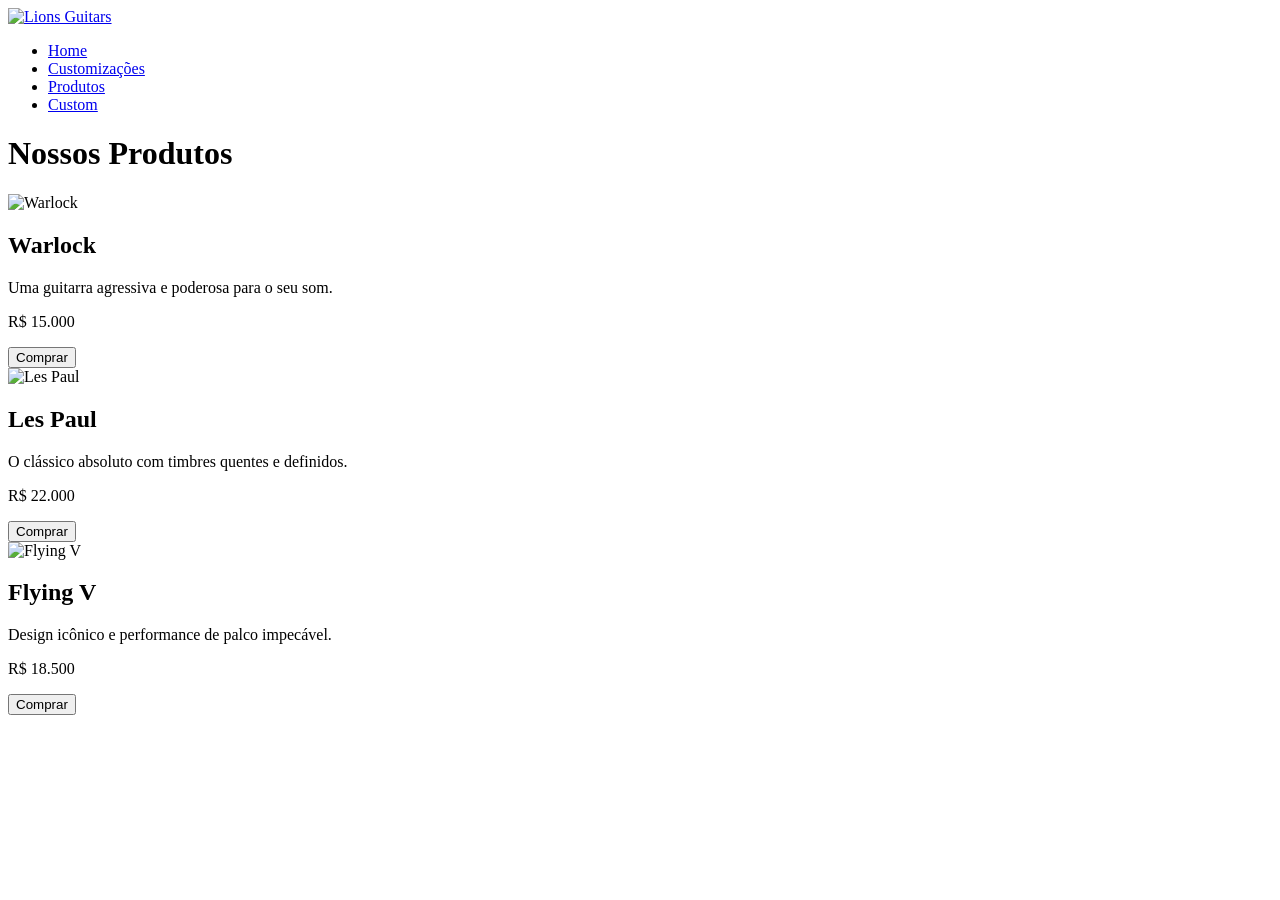
==== html/loja.html @ 8df2abe0 "Atualizei o projeto" ====
<!DOCTYPE html>
<html lang="pt-br">
 
<head>
    <meta charset="UTF-8">
    <title> Loja</title>
    <link rel="stylesheet" href=".../css/loja.css">
</head>
 
<body>
 
    <header class="navbar">
        <div class="logo">
            <a href="#">
                <img src="../img/Gemini_Generated_Image_kw99mhkw99mhkw99-removebg-preview.png" alt="Lions Guitars"
                    class="logo-img">
            </a>
        </div>
 
        <nav>
            <ul class="nav-links">
                <li><a href="../html/index.html">Home</a></li>
                <li><a href="../html/NossasCustomizacoes.html">Customizações</a></li>
                <li><a href="../html/loja.html">Produtos</a></li>
                <li><a href="../html/texte.html">Custom</a></li>
            </ul>
        </nav>
    </header>
 
    <main class="main-content">
        <h1 class="testep">Nossos Produtos</h1>
 
        <div class="container">
            <div class="card">
                <div class="img-wrapper">
                    <img src="../img/WarlockGuitar.png" alt="Warlock">
                </div>
                <div class="info">
                    <h2>Warlock</h2>
                    <p class="descricao">Uma guitarra agressiva e poderosa para o seu som.</p>
                    <p class="preco">R$ 15.000</p>
                    <button class="btn" onclick="comprar()">Comprar</button>
                </div>
            </div>
 
            <div class="card">
                <div class="img-wrapper">
                    <img src="../img/LesPaulSlash.png" alt="Les Paul">
                </div>
                <div class="info">
                    <h2>Les Paul</h2>
                    <p class="descricao">O clássico absoluto com timbres quentes e definidos.</p>
                    <p class="preco">R$ 22.000</p>
                    <button class="btn" onclick="comprar()">Comprar</button>
                </div>
            </div>
 
            <div class="card">
                <div class="img-wrapper">
                    <img src="../img/FlynigVBlack.png" alt="Flying V">
                </div>
                <div class="info">
                    <h2>Flying V</h2>
                    <p class="descricao">Design icônico e performance de palco impecável.</p>
                    <p class="preco">R$ 18.500</p>
                    <button class="btn" onclick="comprar()">Comprar</button>
                </div>
            </div>
        </div>
    </main>
 
 
 <script>
        function comprar() {
            alert("Produto adicionado ao carrinho!");
        }
    </script>
 
</body>
 
</html>
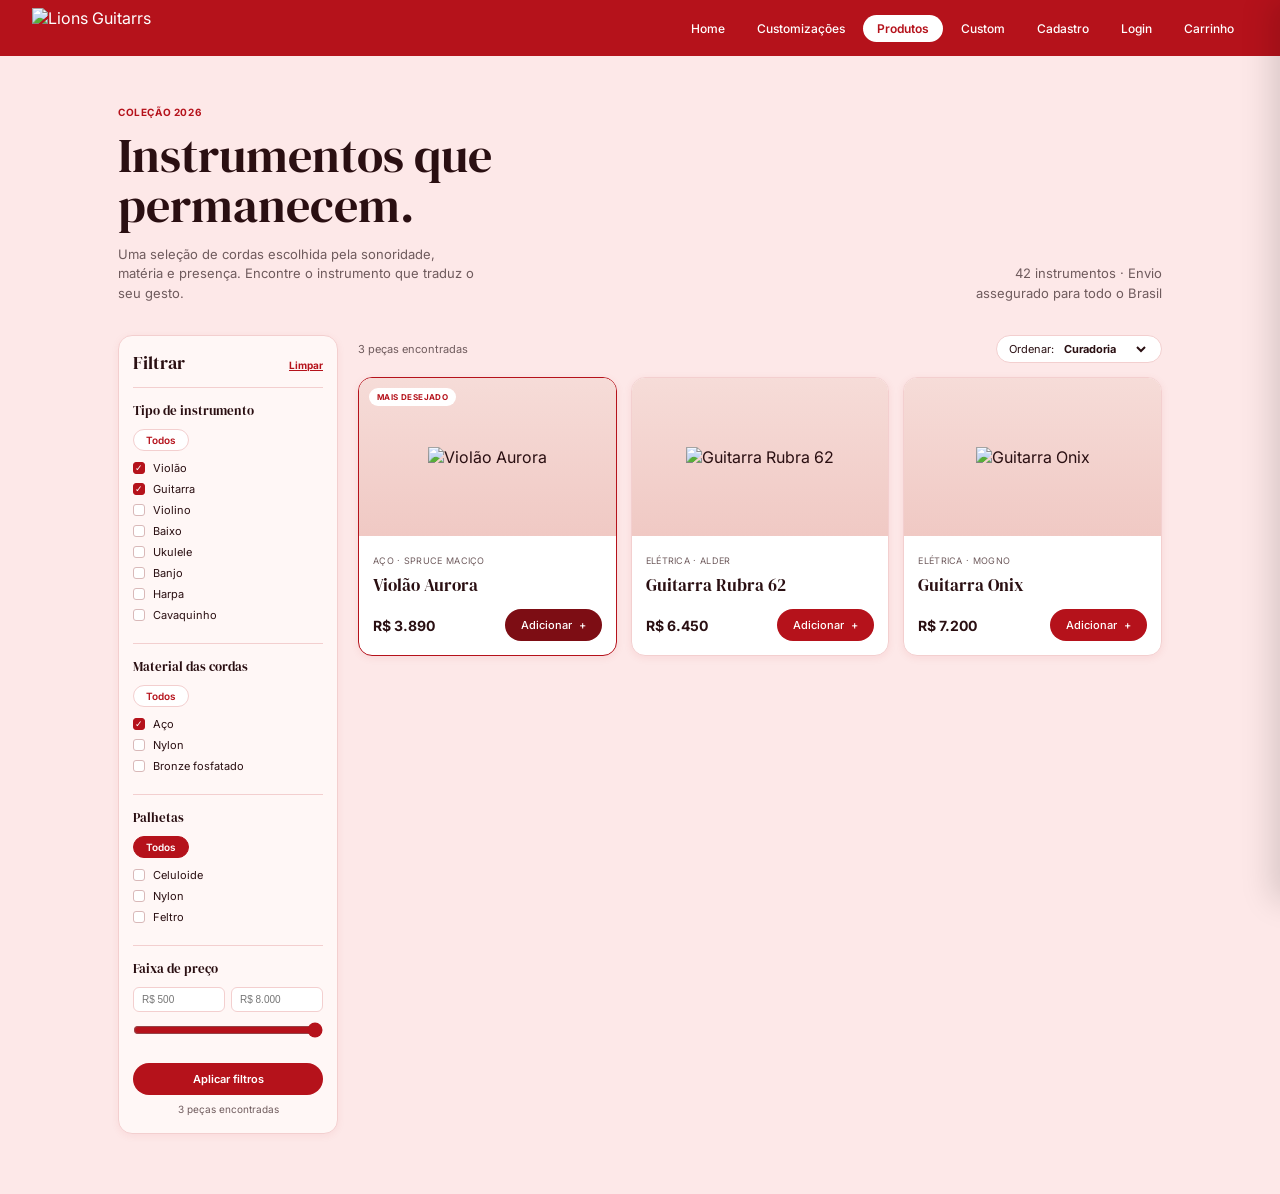
==== commit 01567aa1: "final do css e alguns html" ====
--- a/html/loja.html
+++ b/html/loja.html
@@ -1,81 +1,202 @@
 <!DOCTYPE html>
-<html lang="pt-br">
- 
+<html lang="pt-BR">
 <head>
     <meta charset="UTF-8">
-    <title> Loja</title>
-    <link rel="stylesheet" href=".../css/loja.css">
+    <meta name="viewport" content="width=device-width, initial-scale=1.0">
+    <title>Style Guitar – Produtos</title>
+    <link rel="stylesheet" href="../css/base.css">
+    <link rel="stylesheet" href="../css/loja.css">
 </head>
- 
 <body>
- 
+
     <header class="navbar">
         <div class="logo">
-            <a href="#">
-                <img src="../img/Gemini_Generated_Image_kw99mhkw99mhkw99-removebg-preview.png" alt="Lions Guitars"
-                    class="logo-img">
+            <a href="index.html">
+                <img src="../img/Gemini_Generated_Image_kw99mhkw99mhkw99-removebg-preview.png" alt="Lions Guitarrs" class="logo-img">
             </a>
         </div>
- 
+
         <nav>
             <ul class="nav-links">
-                <li><a href="../html/index.html">Home</a></li>
-                <li><a href="../html/NossasCustomizacoes.html">Customizações</a></li>
-                <li><a href="../html/loja.html">Produtos</a></li>
-                <li><a href="../html/texte.html">Custom</a></li>
+                <li><a href="index.html">Home</a></li>
+                <li><a href="NossasCustomizacoes.html">Customizações</a></li>
+                <li><a href="loja.html" class="active">Produtos</a></li>
+                <li><a href="texte.html">Custom</a></li>
+                <li><a href="cadastro.html">Cadastro</a></li>
+                <li><a href="login.html">Login</a></li>
+                <li><a href="carrinho.html" id="abrirCarrinho">Carrinho <span id="cartCount" class="cart-count">0</span></a></li>
             </ul>
         </nav>
     </header>
- 
+
     <main class="main-content">
-        <h1 class="testep">Nossos Produtos</h1>
- 
-        <div class="container">
-            <div class="card">
-                <div class="img-wrapper">
-                    <img src="../img/WarlockGuitar.png" alt="Warlock">
-                </div>
-                <div class="info">
-                    <h2>Warlock</h2>
-                    <p class="descricao">Uma guitarra agressiva e poderosa para o seu som.</p>
-                    <p class="preco">R$ 15.000</p>
-                    <button class="btn" onclick="comprar()">Comprar</button>
-                </div>
+
+        <section class="hero">
+            <div class="hero-text">
+                <span class="eyebrow">Coleção 2026</span>
+                <h1>Instrumentos que permanecem.</h1>
+                <p>Uma seleção de cordas escolhida pela sonoridade, matéria e presença.
+                   Encontre o instrumento que traduz o seu gesto.</p>
             </div>
- 
-            <div class="card">
-                <div class="img-wrapper">
-                    <img src="../img/LesPaulSlash.png" alt="Les Paul">
-                </div>
-                <div class="info">
-                    <h2>Les Paul</h2>
-                    <p class="descricao">O clássico absoluto com timbres quentes e definidos.</p>
-                    <p class="preco">R$ 22.000</p>
-                    <button class="btn" onclick="comprar()">Comprar</button>
-                </div>
-            </div>
- 
-            <div class="card">
-                <div class="img-wrapper">
-                    <img src="../img/FlynigVBlack.png" alt="Flying V">
-                </div>
-                <div class="info">
-                    <h2>Flying V</h2>
-                    <p class="descricao">Design icônico e performance de palco impecável.</p>
-                    <p class="preco">R$ 18.500</p>
-                    <button class="btn" onclick="comprar()">Comprar</button>
-                </div>
-            </div>
+            <p class="hero-meta">42 instrumentos · Envio<br>assegurado para todo o Brasil</p>
+        </section>
+
+        <div class="layout">
+
+            <!-- FILTRO -->
+            <aside class="filtro">
+                <div class="topo">
+                    <h2>Filtrar</h2>
+                    <button id="limpar" type="button">Limpar</button>
+                </div>
+
+                <div class="grupo">
+                    <h3>Tipo de instrumento</h3>
+                    <button type="button" class="todos" data-grupo="0">Todos</button>
+                    <label><input type="checkbox" value="Violão" checked> Violão</label>
+                    <label><input type="checkbox" value="Guitarra" checked> Guitarra</label>
+                    <label><input type="checkbox" value="Violino"> Violino</label>
+                    <label><input type="checkbox" value="Baixo"> Baixo</label>
+                    <label><input type="checkbox" value="Ukulele"> Ukulele</label>
+                    <label><input type="checkbox" value="Banjo"> Banjo</label>
+                    <label><input type="checkbox" value="Harpa"> Harpa</label>
+                    <label><input type="checkbox" value="Cavaquinho"> Cavaquinho</label>
+                </div>
+
+                <div class="grupo">
+                    <h3>Material das cordas</h3>
+                    <button type="button" class="todos" data-grupo="1">Todos</button>
+                    <label><input type="checkbox" value="Aço" checked> Aço</label>
+                    <label><input type="checkbox" value="Nylon"> Nylon</label>
+                    <label><input type="checkbox" value="Bronze fosfatado"> Bronze fosfatado</label>
+                </div>
+
+                <div class="grupo">
+                    <h3>Palhetas</h3>
+                    <button type="button" class="todos" data-grupo="2">Todos</button>
+                    <label><input type="checkbox" value="Celuloide"> Celuloide</label>
+                    <label><input type="checkbox" value="Nylon"> Nylon</label>
+                    <label><input type="checkbox" value="Feltro"> Feltro</label>
+                </div>
+
+                <div class="grupo">
+                    <h3>Faixa de preço</h3>
+                    <div class="precos">
+                        <input type="number" id="minimo" placeholder="R$ 500" min="0">
+                        <input type="number" id="maximo" placeholder="R$ 8.000" min="0">
+                    </div>
+                    <input type="range" id="precoRange" min="0" max="8000" value="500">
+                </div>
+
+                <button id="aplicar" type="button">Aplicar filtros</button>
+                <p id="resultado"></p>
+            </aside>
+
+            <!-- PRODUTOS (o script.js monta os cards a partir da lista de produtos) -->
+            <section class="produtos">
+                <div class="produtos-topo">
+                    <span class="contagem" id="contagem">6 peças encontradas</span>
+                    <label class="ordenar">Ordenar:
+                        <select id="ordenar">
+                            <option value="curadoria">Curadoria</option>
+                            <option value="menor">Menor preço</option>
+                            <option value="maior">Maior preço</option>
+                            <option value="nome">Nome (A–Z)</option>
+                        </select>
+                    </label>
+                </div>
+
+                <div class="container">
+                    <div class="card destaque">
+                        <div class="img-wrapper">
+                            <span class="badge">Mais desejado</span>
+                            <img src="../img/WarlockGuitar.png" alt="Warlock">
+                        </div>
+                        <div class="info">
+                            <span class="meta">Elétrica · Alder</span>
+                            <h2>Warlock</h2>
+                            <div class="rodape">
+                                <p class="preco">R$ 15.000</p>
+                                <button class="btn" type="button">Adicionar <span>+</span></button>
+                            </div>
+                        </div>
+                    </div>
+
+                    <div class="card">
+                        <div class="img-wrapper">
+                            <img src="../img/LesPaulSlash.png" alt="Les Paul">
+                        </div>
+                        <div class="info">
+                            <span class="meta">Elétrica · Mogno</span>
+                            <h2>Les Paul</h2>
+                            <div class="rodape">
+                                <p class="preco">R$ 22.000</p>
+                                <button class="btn" type="button">Adicionar <span>+</span></button>
+                            </div>
+                        </div>
+                    </div>
+
+                    <div class="card">
+                        <div class="img-wrapper">
+                            <img src="../img/FlynigVBlack.png" alt="Flying V">
+                        </div>
+                        <div class="info">
+                            <span class="meta">Elétrica · Ash</span>
+                            <h2>Flying V</h2>
+                            <div class="rodape">
+                                <p class="preco">R$ 18.500</p>
+                                <button class="btn" type="button">Adicionar <span>+</span></button>
+                            </div>
+                        </div>
+                    </div>
+
+                    <div class="card">
+                        <div class="img-wrapper">
+                            <span class="badge">Edição limitada</span>
+                            <img src="../img/WarlockGuitar.png" alt="Warlock">
+                        </div>
+                        <div class="info">
+                            <span class="meta">Elétrica · Alder</span>
+                            <h2>Warlock</h2>
+                            <div class="rodape">
+                                <p class="preco">R$ 15.000</p>
+                                <button class="btn" type="button">Adicionar <span>+</span></button>
+                            </div>
+                        </div>
+                    </div>
+
+                    <div class="card">
+                        <div class="img-wrapper">
+                            <img src="../img/LesPaulSlash.png" alt="Les Paul">
+                        </div>
+                        <div class="info">
+                            <span class="meta">Elétrica · Mogno</span>
+                            <h2>Les Paul</h2>
+                            <div class="rodape">
+                                <p class="preco">R$ 22.000</p>
+                                <button class="btn" type="button">Adicionar <span>+</span></button>
+                            </div>
+                        </div>
+                    </div>
+
+                    <div class="card">
+                        <div class="img-wrapper">
+                            <img src="../img/FlynigVBlack.png" alt="Flying V">
+                        </div>
+                        <div class="info">
+                            <span class="meta">Elétrica · Ash</span>
+                            <h2>Flying V</h2>
+                            <div class="rodape">
+                                <p class="preco">R$ 18.500</p>
+                                <button class="btn" type="button">Adicionar <span>+</span></button>
+                            </div>
+                        </div>
+                    </div>
+                </div>
+            </section>
         </div>
     </main>
- 
- 
- <script>
-        function comprar() {
-            alert("Produto adicionado ao carrinho!");
-        }
-    </script>
- 
+    <script src="../js/comum.js"></script>
+    <script src="../js/script.js"></script>
 </body>
- 
-</html>+</html>
--- a/css/base.css
+++ b/css/base.css
@@ -0,0 +1,168 @@
+/* ==========================================================
+   BASE – usado em TODAS as páginas (carregue antes do css da página)
+   <link rel="stylesheet" href="../css/base.css">
+   Contém: cores, reset, menu, botões, formulários, aviso e modal
+   ========================================================== */
+@import url('https://fonts.googleapis.com/css2?family=DM+Serif+Display&family=Inter:wght@400;500;600;700&display=swap');
+
+:root {
+    --red: #b5121b;
+    --red-dark: #7d0d14;
+    --bg: #fde8e8;
+    --surface: #fff7f6;
+    --card: #fff;
+    --ink: #2a0f12;
+    --muted: #6f5b5d;
+    --line: #f3cfcf;
+    --ok: #1f7a3d;
+    --font-title: 'DM Serif Display', Georgia, serif;
+    --font-body: 'Inter', Arial, sans-serif;
+    --radius: 14px;
+    --shadow: 0 2px 8px rgba(181, 18, 27, .07);
+}
+
+* { box-sizing: border-box; margin: 0; padding: 0; }
+
+body {
+    font-family: var(--font-body);
+    background: var(--bg);
+    color: var(--ink);
+    min-height: 100vh;
+}
+
+a { text-decoration: none; color: inherit; }
+ul { list-style: none; }
+img { max-width: 100%; display: block; }
+button { font-family: inherit; cursor: pointer; }
+[hidden] { display: none !important; }
+
+/* ===== MENU ===== */
+.navbar {
+    background: var(--red);
+    color: #fff;
+    display: flex;
+    align-items: center;
+    justify-content: space-between;
+    gap: 16px;
+    padding: 0 32px;
+    height: 56px;
+    position: sticky; top: 0; z-index: 50;
+}
+
+.logo { display: flex; align-items: center; gap: 8px; }
+.logo-img { height: 40px; width: auto; }
+
+.nav-links { display: flex; align-items: center; gap: 4px; flex-wrap: wrap; }
+
+.nav-links a {
+    display: flex; align-items: center;
+    padding: 6px 14px;
+    border-radius: 999px;
+    font-size: 12px;
+    font-weight: 500;
+    transition: background .2s;
+}
+.nav-links a:hover { background: rgba(255, 255, 255, .18); }
+.nav-links a.active { background: #fff; color: var(--red); font-weight: 600; }
+
+.cart-badge, .cart-count {
+    display: none;
+    margin-left: 6px;
+    min-width: 16px; height: 16px;
+    padding: 0 5px;
+    border-radius: 999px;
+    background: #fff; color: var(--red);
+    font-size: 10px; font-weight: 700;
+    line-height: 16px; text-align: center;
+}
+.cart-badge.visivel, .cart-count.visivel { display: inline-block; }
+.nav-links a.active .cart-badge,
+.nav-links a.active .cart-count { background: var(--red); color: #fff; }
+
+/* ===== CONTEÚDO ===== */
+.main-content { max-width: 1100px; margin: 0 auto; padding: 24px 28px 60px; }
+
+.eyebrow {
+    font-size: 10px; font-weight: 700;
+    letter-spacing: .6px; text-transform: uppercase;
+    color: var(--red);
+}
+
+h1, h2, h3 { font-family: var(--font-title); font-weight: 400; }
+
+/* ===== BOTÕES ===== */
+.btn {
+    display: inline-block;
+    background: var(--red); color: #fff;
+    border: none; border-radius: 999px;
+    padding: 10px 18px;
+    font-size: 12px; font-weight: 600;
+    text-align: center;
+    transition: background .2s, transform .1s;
+}
+.btn:hover:not(:disabled) { background: var(--red-dark); }
+.btn:active:not(:disabled) { transform: scale(.98); }
+.btn:disabled { background: #d9b9b9; cursor: not-allowed; }
+.btn.added { background: var(--ok) !important; }
+.btn-grande { width: 100%; padding: 14px; font-size: 14px; }
+.btn-claro { background: #fff; color: var(--red); border: 1px solid var(--line); }
+.btn-claro:hover:not(:disabled) { background: var(--bg); }
+
+/* ===== FORMULÁRIOS ===== */
+.campo { display: flex; flex-direction: column; gap: 6px; margin-bottom: 16px; }
+.campo label { font-size: 12px; font-weight: 600; }
+
+.campo input,
+.campo select,
+.campo textarea {
+    width: 100%;
+    border: 1px solid var(--line);
+    border-radius: 10px;
+    background: #fff;
+    padding: 11px 14px;
+    font-family: inherit; font-size: 13px;
+    color: var(--ink);
+    outline: none;
+    transition: border-color .2s, box-shadow .2s;
+}
+.campo input:focus,
+.campo select:focus,
+.campo textarea:focus { border-color: var(--red); box-shadow: 0 0 0 3px rgba(181, 18, 27, .12); }
+
+.campo.erro input, .campo.erro select { border-color: var(--red); }
+.campo.ok input { border-color: var(--ok); }
+.campo-msg { min-height: 14px; font-size: 11px; color: var(--red); }
+.campo.ok .campo-msg { color: var(--ok); }
+
+/* ===== AVISO (toast) ===== */
+.toast {
+    position: fixed; left: 50%; bottom: 24px;
+    transform: translate(-50%, 20px);
+    display: flex; align-items: center; gap: 14px;
+    background: var(--ink); color: #fff;
+    padding: 12px 20px; border-radius: 999px;
+    font-size: 12px; font-weight: 500;
+    opacity: 0; pointer-events: none;
+    transition: all .3s;
+    z-index: 110;
+}
+.toast.visivel { opacity: 1; transform: translate(-50%, 0); pointer-events: auto; }
+.toast button {
+    background: none; border: none;
+    color: #ff9ea3; font-weight: 700; font-size: 12px;
+    text-decoration: underline;
+}
+
+/* ===== ANIMAÇÃO PADRÃO ===== */
+@keyframes entrar {
+    from { opacity: 0; transform: translateY(10px); }
+    to   { opacity: 1; transform: translateY(0); }
+}
+
+/* ===== RESPONSIVO (menu) ===== */
+@media (max-width: 620px) {
+    .navbar { padding: 8px 14px; height: auto; flex-wrap: wrap; justify-content: center; }
+    .nav-links { justify-content: center; }
+    .nav-links a { padding: 5px 9px; font-size: 11px; }
+    .main-content { padding: 20px 14px 40px; }
+}
--- a/css/loja.css
+++ b/css/loja.css
@@ -0,0 +1,219 @@
+/* ==========================================================
+   LOJA (Produtos) – css/loja.css
+   Catálogo com filtro lateral, ordenação, cards e gaveta do carrinho.
+   Combina com o html/script.js da loja (ids: limpar, aplicar, minimo,
+   maximo, precoRange, resultado, contagem, ordenar, abrirCarrinho, cartCount)
+   ========================================================== */
+
+/* ===== HERO ===== */
+.hero {
+    display: flex; justify-content: space-between; align-items: flex-end;
+    gap: 24px; margin: 20px 0 32px;
+}
+.hero h1 { font-size: 48px; line-height: 1.05; max-width: 380px; margin: 10px 0 14px; }
+.hero p { font-size: 13px; color: var(--muted); max-width: 360px; line-height: 1.5; }
+.hero-meta { text-align: right; font-size: 11px; color: var(--muted); line-height: 1.5; }
+
+/* ===== LAYOUT ===== */
+.layout { display: grid; grid-template-columns: 220px 1fr; gap: 20px; align-items: start; }
+
+/* ===== FILTRO ===== */
+.filtro {
+    background: var(--surface);
+    border: 1px solid var(--line);
+    border-radius: var(--radius);
+    padding: 14px 14px 18px;
+    font-size: 11px;
+    box-shadow: 0 2px 8px rgba(181, 18, 27, .06);
+    position: sticky; top: 72px;
+}
+
+.filtro .topo {
+    display: flex; justify-content: space-between; align-items: baseline;
+    padding-bottom: 12px; border-bottom: 1px solid var(--line);
+}
+.filtro h2 { font-size: 18px; }
+.filtro #limpar {
+    background: none; border: none;
+    color: var(--red); font-weight: 700; font-size: 10px; text-decoration: underline;
+}
+
+.grupo { padding: 14px 0; border-bottom: 1px solid var(--line); }
+.grupo:last-of-type { border-bottom: none; }
+.grupo h3 { font-size: 13px; margin-bottom: 10px; }
+
+.grupo label {
+    display: flex; align-items: center; gap: 8px;
+    margin-bottom: 7px; cursor: pointer;
+}
+
+.grupo input[type="checkbox"] {
+    appearance: none;
+    width: 12px; height: 12px;
+    border: 1px solid #d9b9b9; border-radius: 3px;
+    background: #fff;
+    display: grid; place-items: center;
+    flex-shrink: 0;
+}
+.grupo input[type="checkbox"]:checked { background: var(--red); border-color: var(--red); }
+.grupo input[type="checkbox"]:checked::after { content: "✓"; color: #fff; font-size: 9px; line-height: 1; }
+
+.todos {
+    display: inline-block; margin-bottom: 10px;
+    padding: 4px 12px; border-radius: 999px;
+    border: 1px solid var(--line); background: #fff; color: var(--red);
+    font-size: 10px; font-weight: 600;
+    transition: all .2s;
+}
+.todos:hover { border-color: var(--red); }
+.todos.ativo { background: var(--red); border-color: var(--red); color: #fff; }
+
+.precos { display: flex; gap: 6px; margin-bottom: 10px; }
+.precos input {
+    width: 100%;
+    border: 1px solid var(--line); border-radius: 6px;
+    padding: 6px 8px; font-size: 10px; background: #fff;
+}
+#precoRange { width: 100%; accent-color: var(--red); }
+
+#aplicar {
+    width: 100%; margin-top: 8px;
+    background: var(--red); color: #fff;
+    border: none; border-radius: 999px;
+    padding: 9px; font-size: 11px; font-weight: 600;
+}
+#aplicar:hover { background: var(--red-dark); }
+#resultado { margin-top: 8px; font-size: 10px; color: var(--muted); text-align: center; }
+
+/* ===== PRODUTOS ===== */
+.produtos-topo {
+    display: flex; justify-content: space-between; align-items: center;
+    margin-bottom: 14px; font-size: 11px; color: var(--muted);
+}
+.ordenar {
+    display: flex; align-items: center; gap: 6px;
+    background: #fff; border: 1px solid var(--line);
+    border-radius: 999px; padding: 5px 12px; color: var(--ink);
+}
+.ordenar select {
+    border: none; background: transparent;
+    font: inherit; font-weight: 700; color: var(--ink);
+    cursor: pointer; outline: none;
+}
+
+.container { display: grid; grid-template-columns: repeat(3, 1fr); gap: 14px; }
+
+.card {
+    background: var(--card);
+    border: 1px solid var(--line);
+    border-radius: var(--radius);
+    overflow: hidden;
+    box-shadow: var(--shadow);
+    transition: transform .2s, box-shadow .2s;
+    animation: entrar .35s ease both;
+}
+.card:hover { transform: translateY(-3px); box-shadow: 0 8px 20px rgba(181, 18, 27, .15); }
+.card.destaque { border-color: var(--red); }
+
+.img-wrapper {
+    position: relative; height: 158px;
+    background: linear-gradient(180deg, #f6dcd8, #f0c9c4);
+    display: grid; place-items: center; overflow: hidden;
+}
+.img-wrapper img { max-width: 80%; max-height: 90%; object-fit: contain; }
+
+.badge {
+    position: absolute; top: 10px; left: 10px;
+    background: #fff; color: var(--red);
+    font-size: 8px; font-weight: 700;
+    text-transform: uppercase; letter-spacing: .4px;
+    padding: 4px 8px; border-radius: 999px;
+}
+
+.info { padding: 12px 14px 14px; }
+.meta { font-size: 9px; text-transform: uppercase; color: var(--muted); letter-spacing: .3px; }
+.info h2 { font-size: 17px; margin: 5px 0 12px; }
+.rodape { display: flex; justify-content: space-between; align-items: center; }
+.preco { font-size: 14px; font-weight: 700; }
+
+.card .btn { padding: 9px 16px; font-size: 11px; font-weight: 500; }
+.card .btn span { margin-left: 4px; }
+.card.destaque .btn { background: var(--red-dark); }
+
+.vazio {
+    grid-column: 1 / -1; text-align: center;
+    background: #fff; border: 1px dashed var(--line);
+    border-radius: var(--radius); padding: 48px 20px;
+}
+.vazio h3 { font-size: 22px; margin-bottom: 6px; }
+.vazio p { font-size: 12px; color: var(--muted); margin-bottom: 16px; }
+
+/* ===== GAVETA DO CARRINHO ===== */
+.overlay {
+    position: fixed; inset: 0;
+    background: rgba(42, 15, 18, .45);
+    opacity: 0; pointer-events: none;
+    transition: opacity .25s; z-index: 90;
+}
+.overlay.aberta { opacity: 1; pointer-events: auto; }
+
+.gaveta {
+    position: fixed; top: 0; right: 0;
+    width: min(380px, 100%); height: 100%;
+    background: var(--surface);
+    display: flex; flex-direction: column;
+    transform: translateX(100%); transition: transform .3s ease;
+    z-index: 100; box-shadow: -8px 0 30px rgba(0, 0, 0, .15);
+}
+.gaveta.aberta { transform: translateX(0); }
+
+.gaveta-topo {
+    display: flex; justify-content: space-between; align-items: center;
+    padding: 18px 20px; border-bottom: 1px solid var(--line);
+}
+.gaveta-topo h2 { font-size: 22px; }
+.fechar, .remover {
+    background: none; border: none;
+    font-size: 24px; line-height: 1; color: var(--muted);
+}
+.fechar:hover, .remover:hover { color: var(--red); }
+
+.gaveta-itens { flex: 1; overflow-y: auto; padding: 14px 20px; }
+.carrinho-vazio { text-align: center; color: var(--muted); font-size: 13px; margin-top: 40px; }
+
+.item { display: flex; gap: 12px; align-items: flex-start; padding: 12px 0; border-bottom: 1px solid var(--line); }
+.item img { width: 64px; height: 64px; object-fit: contain; background: #f6dcd8; border-radius: 10px; padding: 4px; }
+.item-info { flex: 1; display: flex; flex-direction: column; gap: 3px; font-size: 12px; }
+.item-info strong { font-family: var(--font-title); font-weight: 400; font-size: 15px; }
+.item-info span { color: var(--muted); }
+
+.qtd { display: flex; align-items: center; gap: 10px; margin-top: 6px; }
+.qtd button {
+    width: 24px; height: 24px; border-radius: 50%;
+    border: 1px solid var(--line); background: #fff;
+    color: var(--red); font-size: 14px;
+}
+.qtd button:hover { background: var(--red); color: #fff; }
+
+.gaveta-rodape { padding: 16px 20px 20px; border-top: 1px solid var(--line); }
+.total { display: flex; justify-content: space-between; align-items: baseline; margin-bottom: 14px; font-size: 13px; }
+.total strong { font-family: var(--font-title); font-weight: 400; font-size: 24px; }
+.gaveta-rodape .btn { width: 100%; padding: 12px; font-size: 13px; }
+.link-limpar {
+    display: block; margin: 12px auto 0;
+    background: none; border: none;
+    font-size: 11px; color: var(--muted); text-decoration: underline;
+}
+
+/* ===== RESPONSIVO ===== */
+@media (max-width: 900px) {
+    .layout { grid-template-columns: 1fr; }
+    .filtro { position: static; }
+    .container { grid-template-columns: repeat(2, 1fr); }
+    .hero { flex-direction: column; align-items: flex-start; }
+    .hero-meta { text-align: left; }
+}
+@media (max-width: 560px) {
+    .container { grid-template-columns: 1fr; }
+    .hero h1 { font-size: 36px; }
+}
